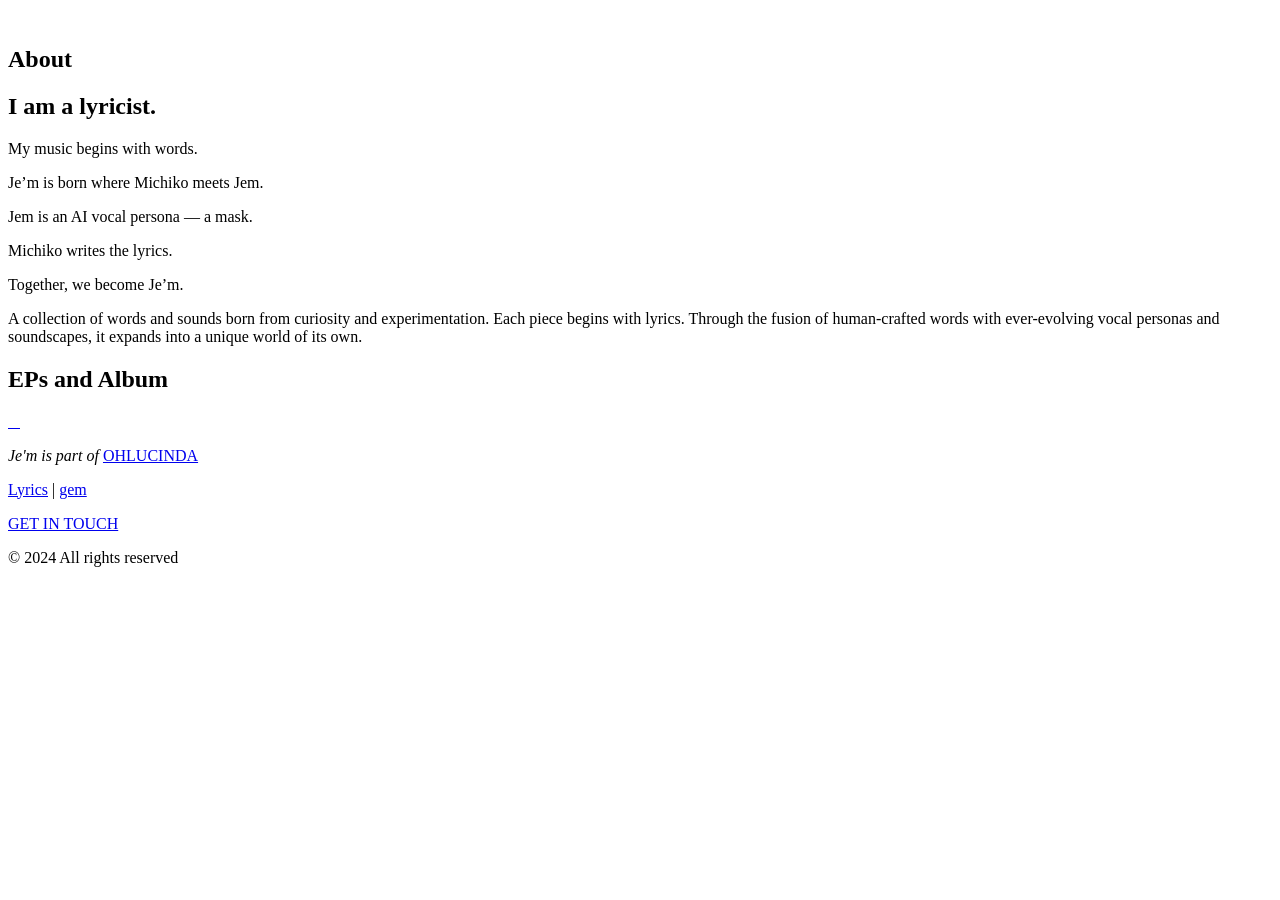
==== aboutjem/index.html @ fac8d73a "Create index.html" ====
<!DOCTYPE html>
<html lang="en">
<head>
  <meta charset="UTF-8" />
  <meta name="viewport" content="width=device-width, initial-scale=1.0" />

  <title>Je'm | OHLUCINDA</title>
  <meta name="description" content="Where human-crafted lyrics meet evolving vocal personas and soundscapes." />

  <meta property="og:title" content="Je'm | OHLUCINDA" />
  <meta property="og:description" content="Where human-crafted lyrics meet evolving vocal personas and soundscapes." />
  <meta property="og:image" content="https://medium.ohlucinda.com/jem-z-og.jpg" />
  <meta property="og:url" content="https://medium.ohlucinda.com/" />
  <meta property="og:type" content="website" />

  <link rel="icon" href="images/favicon.ico" type="image/favicon.ico" />
  <link rel="apple-touch-icon.png" href="images/apple-touch-icon.png" />
  <link rel="stylesheet" href="style.css" />
</head>

<body>

  <!-- Page cover -->
  <header class="cover">
    <img
      class="cover-image"
      src="images/Je'mfile-1.jpg"
      alt=""
    />
  </header>

  <main class="page">

    <section class="about">
      <h1>About</h1>

      <div class="about-text">
        <h2>I am a lyricist.</h2>

        <p>My music begins with words.</p>

        <p>Je’m is born where Michiko meets Jem.</p>

        <p>Jem is an AI vocal persona — a mask.</p>

        <p>Michiko writes the lyrics.</p>

        <p>Together, we become Je’m.</p>

        <p>
          A collection of words and sounds born from curiosity and experimentation.
          Each piece begins with lyrics. Through the fusion of human-crafted words
          with ever-evolving vocal personas and soundscapes, it expands into a
          unique world of its own.
        </p>
      </div>
    </section>


    <section class="releases">
      <h2>EPs and Album</h2>

      <div class="album-grid">

        <a
          class="album-link"
          href="https://music.apple.com/jp/album/rejoicing-ep/1880337592?l=en-US"
          aria-label="Open REJOICING - EP"
        >
          <img
            src="images/rejoicing.jpg"
            alt=""
          />
        </a>

        <a
          class="album-link"
          href="https://music.apple.com/jp/album/diamond-variation/1894341702?l=en-US"
          aria-label="Open DIAMOND Variation"
        >
          <img
            src="images/diamondvariation.jpg"
            alt=""
          />
        </a>

        <a
          class="album-link"
          href="https://music.apple.com/jp/album/no-more-doubts-ep/1894552002?l=en-US"
          aria-label="Open No More Doubts - EP"
        >
          <img
            src="images/nomoredoubts.jpg"
            alt=""
          />
        </a>

        <a
          class="album-link"
          href="https://music.apple.com/jp/album/a-draft-ep/6773225641?l=en-US"
          aria-label="Open A Draft - EP"
        >
          <img
            src="images/adraft.jpg"
            alt=""
          />
        </a>

      </div>
    </section>

  </main>


  <footer class="site-footer">

    <p>
      <em>Je'm is part of</em>
      <a href="https://ohlucinda.com/">OHLUCINDA</a>
    </p>

    <p>
      <a href="https://lyrics.ohlucinda.com/">Lyrics</a>
      |
      <a href="https://gem.ohlucinda.com/">gem</a>
    </p>

    <p>
      <a href="mailto:jemmusicja@duck.com">GET IN TOUCH</a>
    </p>

    <p>© 2024 All rights reserved</p>

  </footer>

</body>
</html>
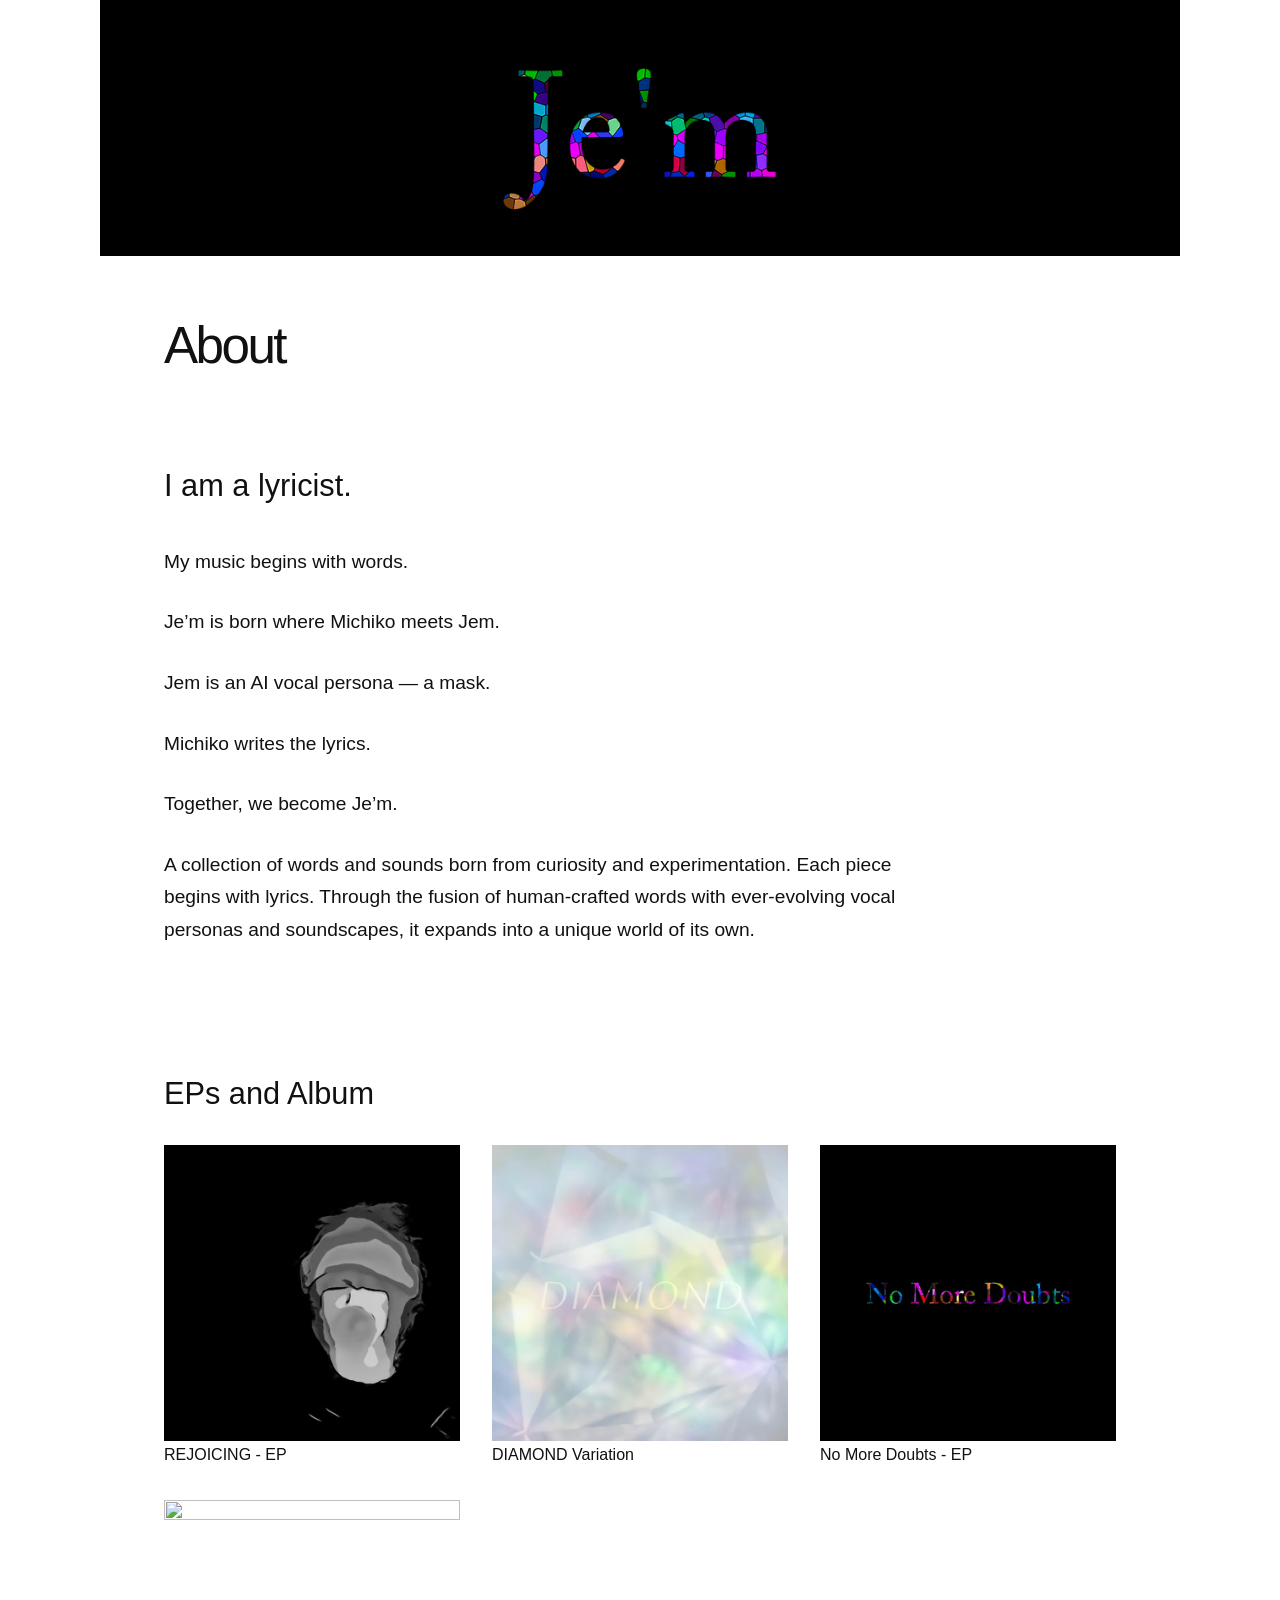
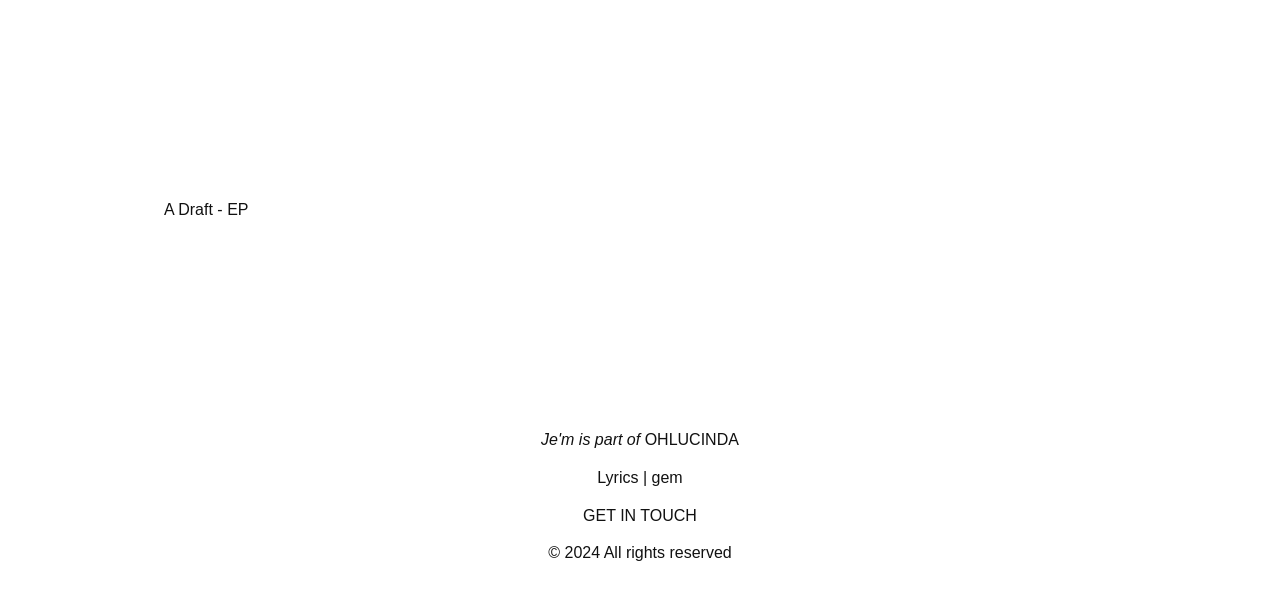
==== commit 2c01140f: "Update index.html" ====
--- a/aboutjem/index.html
+++ b/aboutjem/index.html
@@ -13,18 +13,17 @@
   <meta property="og:url" content="https://medium.ohlucinda.com/" />
   <meta property="og:type" content="website" />
 
-  <link rel="icon" href="images/favicon.ico" type="image/favicon.ico" />
-  <link rel="apple-touch-icon.png" href="images/apple-touch-icon.png" />
+  <link rel="icon" href="../images/favicon.ico" type="image/favicon.ico" />
+  <link rel="apple-touch-icon.png" href="../images/apple-touch-icon.png" />
   <link rel="stylesheet" href="style.css" />
 </head>
 
 <body>
 
-  <!-- Page cover -->
   <header class="cover">
     <img
       class="cover-image"
-      src="images/Je'mfile-1.jpg"
+      src="../images/Je'mfile-1.jpg"
       alt=""
     />
   </header>
@@ -56,7 +55,6 @@
       </div>
     </section>
 
-
     <section class="releases">
       <h2>EPs and Album</h2>
 
@@ -67,10 +65,8 @@
           href="https://music.apple.com/jp/album/rejoicing-ep/1880337592?l=en-US"
           aria-label="Open REJOICING - EP"
         >
-          <img
-            src="images/rejoicing.jpg"
-            alt=""
-          />
+          <img src="../images/rejoicing.jpg" alt="" />
+          <span>REJOICING - EP</span>
         </a>
 
         <a
@@ -78,10 +74,8 @@
           href="https://music.apple.com/jp/album/diamond-variation/1894341702?l=en-US"
           aria-label="Open DIAMOND Variation"
         >
-          <img
-            src="images/diamondvariation.jpg"
-            alt=""
-          />
+          <img src="../images/diamondvariation.jpg" alt="" />
+          <span>DIAMOND Variation</span>
         </a>
 
         <a
@@ -89,10 +83,8 @@
           href="https://music.apple.com/jp/album/no-more-doubts-ep/1894552002?l=en-US"
           aria-label="Open No More Doubts - EP"
         >
-          <img
-            src="images/nomoredoubts.jpg"
-            alt=""
-          />
+          <img src="../images/nomoredoubts.jpg" alt="" />
+          <span>No More Doubts - EP</span>
         </a>
 
         <a
@@ -100,17 +92,14 @@
           href="https://music.apple.com/jp/album/a-draft-ep/6773225641?l=en-US"
           aria-label="Open A Draft - EP"
         >
-          <img
-            src="images/adraft.jpg"
-            alt=""
-          />
+          <img src="../images/adraft.jpg" alt="" />
+          <span>A Draft - EP</span>
         </a>
 
       </div>
     </section>
 
   </main>
-
 
   <footer class="site-footer">
 
--- a/aboutjem/style.css
+++ b/aboutjem/style.css
@@ -0,0 +1,227 @@
+:root {
+  /* ページ本文の背景画像 */
+  --body-background-image: url("images/jemmedium-s.jpg");
+
+  --page-background: #ffffff;
+  --text-color: #111111;
+  --muted-color: #666666;
+
+  --page-width: 1080px;
+  --content-width: 760px;
+
+  --page-padding: clamp(24px, 5vw, 72px);
+  --section-gap: clamp(64px, 10vw, 128px);
+}
+
+/* Base */
+* {
+  box-sizing: border-box;
+}
+
+html {
+  font-size: 16px;
+}
+
+body {
+  margin: 0;
+  color: var(--text-color);
+  background-color: var(--page-background);
+  font-family: Arial, Helvetica, sans-serif;
+  line-height: 1.7;
+}
+
+/* Cover image */
+.cover {
+  width: min(100%, var(--page-width));
+  margin: 0 auto;
+  height: clamp(160px, 20vw, 260px);
+  overflow: hidden;
+  background: #eeeeee;
+}
+
+.cover-image {
+  display: block;
+  width: 100%;
+  height: 100%;
+  object-fit: cover;
+}
+
+/* Main page area */
+.page {
+  width: min(100%, var(--page-width));
+  margin: 0 auto;
+  padding: var(--page-padding);
+}
+
+/* Body area with optional independent background image */
+.page {
+  position: relative;
+  isolation: isolate;
+}
+
+.page::before {
+  content: "";
+  position: absolute;
+  z-index: -1;
+  inset: 0;
+  background-image: var(--body-background-image);
+  background-position: center top;
+  background-size: 100% auto;
+  background-repeat: no-repeat;
+  pointer-events: none;
+}
+
+/* About */
+.about {
+  min-height: 420px;
+}
+
+.about h1 {
+  margin: 0 0 clamp(48px, 8vw, 96px);
+  font-size: clamp(1.8rem, 4vw, 3.5rem);
+  font-weight: 400;
+  line-height: 1;
+  letter-spacing: -0.05em;
+}
+
+.about-text {
+  width: min(100%, var(--content-width));
+}
+
+.about-text h2 {
+  margin: 0 0 2.5rem;
+  font-size: clamp(1.4rem, 2.4vw, 2rem);
+  font-weight: 400;
+  line-height: 1.25;
+}
+
+.about-text p {
+  margin: 0 0 1.75rem;
+  font-size: clamp(1rem, 1.5vw, 1.25rem);
+}
+
+.about-text p:last-child {
+  margin-bottom: 0;
+}
+
+/* Releases */
+.releases {
+  margin-top: var(--section-gap);
+}
+
+.releases h2 {
+  margin: 0 0 2rem;
+  font-size: clamp(1.4rem, 2.4vw, 2rem);
+  font-weight: 400;
+  line-height: 1.25;
+}
+
+/* Album covers */
+.album-grid {
+  display: grid;
+  grid-template-columns: repeat(3, minmax(0, 1fr));
+  gap: clamp(12px, 2.5vw, 32px);
+}
+
+.album-link {
+  display: block;
+  overflow: hidden;
+  color: inherit;
+  text-decoration: none;
+}
+
+.album-link img {
+  display: block;
+  width: 100%;
+  aspect-ratio: 1 / 1;
+  object-fit: cover;
+  transition: opacity 180ms ease;
+}
+
+.album-link:hover img,
+.album-link:focus-visible img {
+  opacity: 0.75;
+}
+
+.album-link:focus-visible {
+  outline: 2px solid currentColor;
+  outline-offset: 6px;
+}
+
+/* Responsive layout */
+@media (max-width: 640px) {
+  
+  :root {
+    --body-background-image: url("images/jemmedium-p.jpg");
+  }
+  
+  .cover {
+    height: 180px;
+  }
+
+  .releases {
+   position: relative;
+   z-index: 1;
+   background: #ffffff;
+   margin-left: -20px;
+   margin-right: -20px;
+   padding: 32px 20px 0;
+ }
+  
+  .page {
+    padding: 32px 20px 56px;
+  }
+
+  .about h1 {
+    margin-bottom: 56px;
+  }
+
+  .about-text p {
+    margin-bottom: 1.4rem;
+  }
+
+  .album-grid {
+    grid-template-columns: 1fr;
+    gap: 20px;
+  }
+
+  .album-link img {
+    aspect-ratio: 1 / 1;
+  }
+  
+ }
+
+/* Footer */
+.site-footer {
+  width: min(100%, var(--page-width));
+  margin: clamp(80px, 12vw, 140px) auto 0;
+  padding: 0 var(--page-padding) 48px;
+  font-family: Arial, Helvetica, sans-serif;
+  font-size: 1rem;
+  line-height: 1.6;
+  text-align: center;
+}
+
+.site-footer p {
+  margin: 0 0 0.75rem;
+}
+
+.site-footer p:last-child {
+  margin-bottom: 0;
+}
+
+.site-footer a {
+  color: inherit;
+  text-decoration: none;
+}
+
+.site-footer a:hover,
+.site-footer a:focus-visible {
+  text-decoration: underline;
+}
+
+@media (max-width: 640px) {
+  .site-footer {
+    margin-top: -20px;
+  }
+}
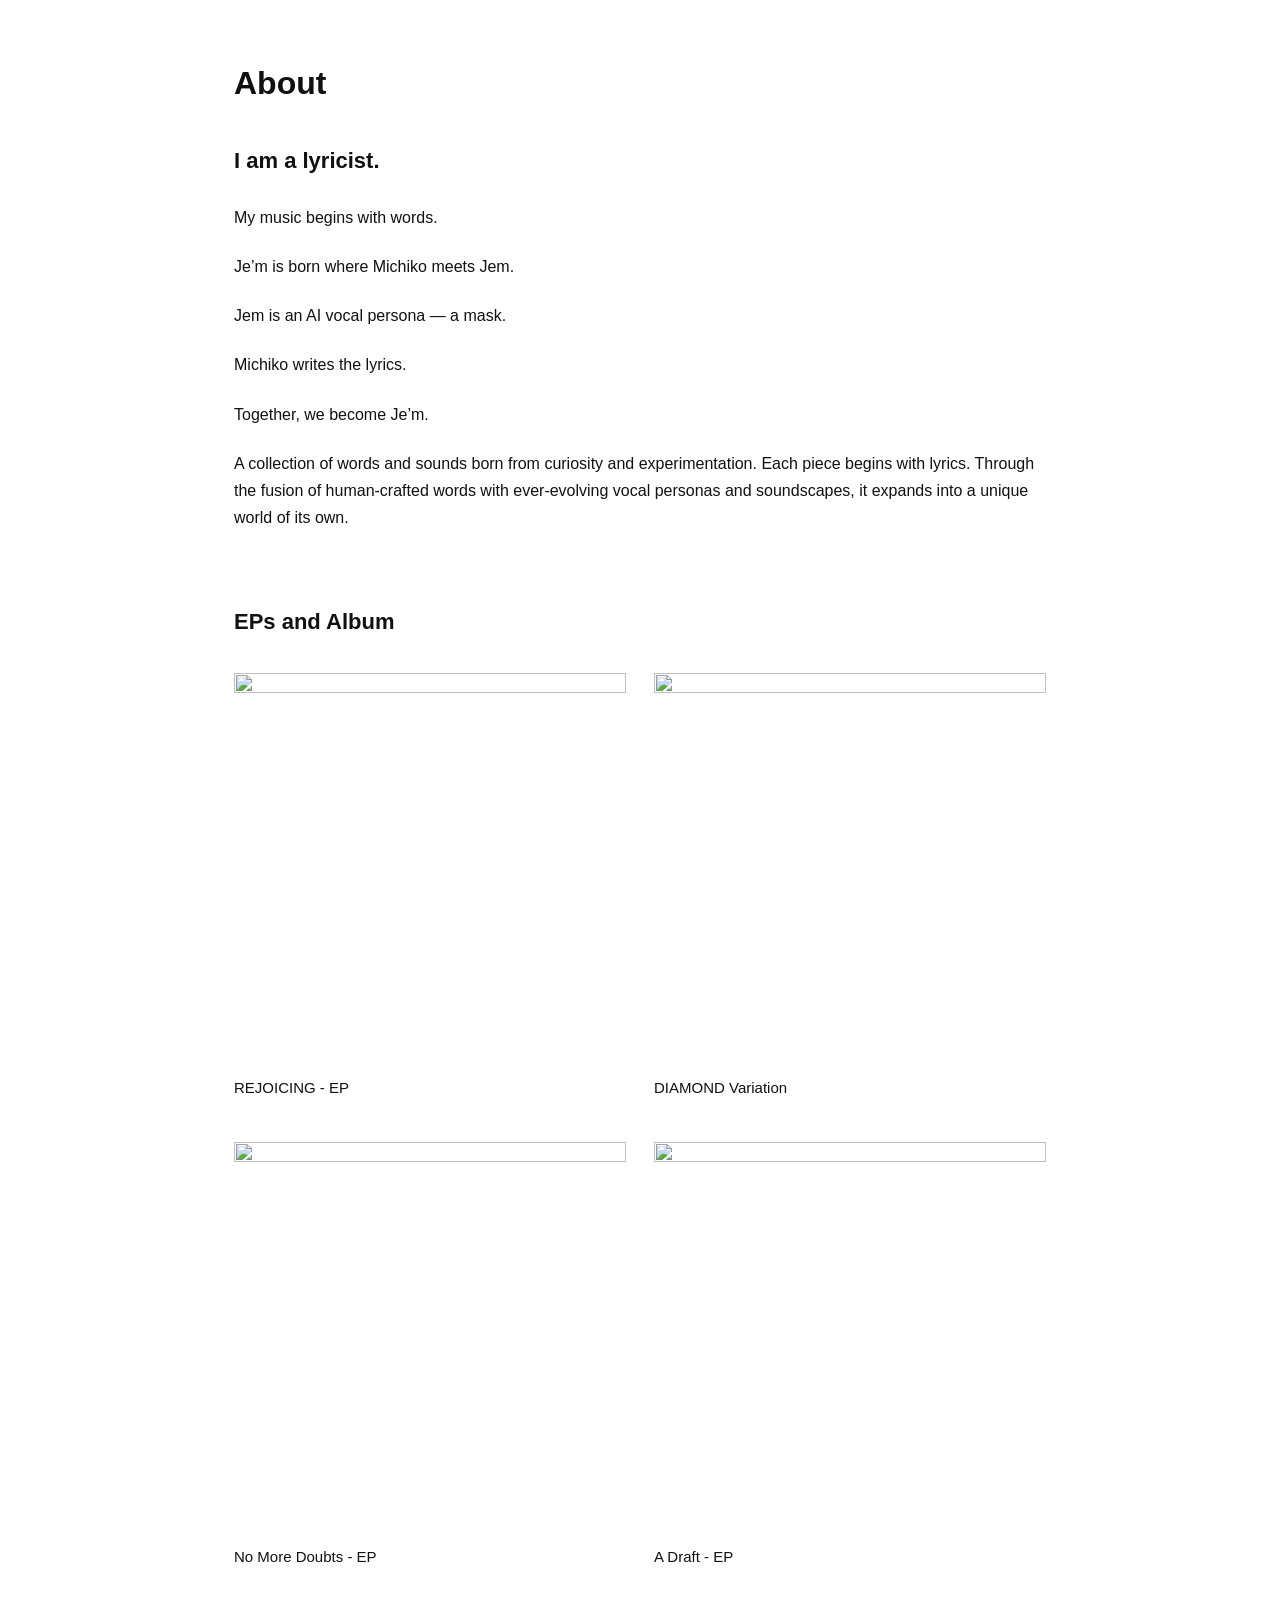
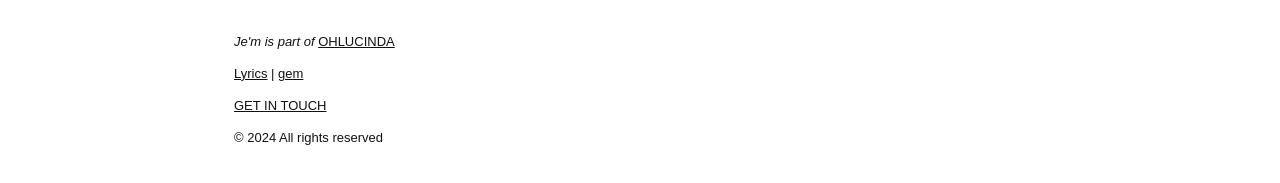
==== commit ab883f72: "Update index.html" ====
--- a/aboutjem/index.html
+++ b/aboutjem/index.html
@@ -13,23 +13,21 @@
   <meta property="og:url" content="https://medium.ohlucinda.com/" />
   <meta property="og:type" content="website" />
 
-  <link rel="icon" href="../images/favicon.ico" type="image/favicon.ico" />
-  <link rel="apple-touch-icon.png" href="../images/apple-touch-icon.png" />
-  <link rel="stylesheet" href="style.css" />
+<link rel="icon" href="images/favicon.ico" type="image/favicon.ico" />
+<link rel="apple-touch-icon.png" href="images/apple-touch-icon.png" />
+<link rel="stylesheet" href="style.css" />
 </head>
-
 <body>
-
+  <!-- Page cover -->
   <header class="cover">
     <img
       class="cover-image"
-      src="../images/Je'mfile-1.jpg"
+      src="images/Je'mfile-1.jpg"
       alt=""
     />
   </header>
 
   <main class="page">
-
     <section class="about">
       <h1>About</h1>
 
@@ -56,71 +54,76 @@
     </section>
 
     <section class="releases">
-      <h2>EPs and Album</h2>
 
-      <div class="album-grid">
+  <h2>EPs and Album</h2>
 
-        <a
-          class="album-link"
-          href="https://music.apple.com/jp/album/rejoicing-ep/1880337592?l=en-US"
-          aria-label="Open REJOICING - EP"
-        >
-          <img src="../images/rejoicing.jpg" alt="" />
-          <span>REJOICING - EP</span>
-        </a>
+  <div class="album-grid">
 
-        <a
-          class="album-link"
-          href="https://music.apple.com/jp/album/diamond-variation/1894341702?l=en-US"
-          aria-label="Open DIAMOND Variation"
-        >
-          <img src="../images/diamondvariation.jpg" alt="" />
-          <span>DIAMOND Variation</span>
-        </a>
+    <a
+      class="album-link"
+      href="https://music.apple.com/jp/album/rejoicing-ep/1880337592?l=en-US"
+      aria-label="Open REJOICING - EP"
+    >
+      <img
+        src="images/rejoicing.jpg"
+        alt=""
+      />
+      <span>REJOICING - EP</span>
+    </a>
 
-        <a
-          class="album-link"
-          href="https://music.apple.com/jp/album/no-more-doubts-ep/1894552002?l=en-US"
-          aria-label="Open No More Doubts - EP"
-        >
-          <img src="../images/nomoredoubts.jpg" alt="" />
-          <span>No More Doubts - EP</span>
-        </a>
+    <a
+      class="album-link"
+      href="https://music.apple.com/jp/album/diamond-variation/1894341702?l=en-US"
+      aria-label="Open DIAMOND Variation"
+    >
+      <img
+        src="images/diamondvariation.jpg"
+        alt=""
+      />
+      <span>DIAMOND Variation</span>
+    </a>
 
-        <a
-          class="album-link"
-          href="https://music.apple.com/jp/album/a-draft-ep/6773225641?l=en-US"
-          aria-label="Open A Draft - EP"
-        >
-          <img src="../images/adraft.jpg" alt="" />
-          <span>A Draft - EP</span>
-        </a>
+    <a
+      class="album-link"
+      href="https://music.apple.com/jp/album/no-more-doubts-ep/1894552002?l=en-US"
+      aria-label="Open No More Doubts - EP"
+    >
+      <img
+        src="images/nomoredoubts.jpg"
+        alt=""
+      />
+      <span>No More Doubts - EP</span>
+    </a>
 
-      </div>
-    </section>
+    <a
+      class="album-link"
+      href="https://music.apple.com/jp/album/a-draft-ep/6773225641?l=en-US"
+      aria-label="Open A Draft - EP"
+    >
+      <img
+        src="images/adraft.jpg"
+        alt=""
+      />
+      <span>A Draft - EP</span>
+    </a>
 
+  </div>
+
+</section>
   </main>
 
   <footer class="site-footer">
-
-    <p>
-      <em>Je'm is part of</em>
-      <a href="https://ohlucinda.com/">OHLUCINDA</a>
-    </p>
-
-    <p>
-      <a href="https://lyrics.ohlucinda.com/">Lyrics</a>
-      |
-      <a href="https://gem.ohlucinda.com/">gem</a>
-    </p>
-
-    <p>
-      <a href="mailto:jemmusicja@duck.com">GET IN TOUCH</a>
-    </p>
-
-    <p>© 2024 All rights reserved</p>
-
-  </footer>
-
+  <p><em>Je'm is part of</em> <a href="https://ohlucinda.com/">OHLUCINDA</a></p>
+  <p>
+    <a href="https://lyrics.ohlucinda.com/">Lyrics</a>
+    |
+    <a href="https://gem.ohlucinda.com/">gem</a>
+  </p>
+  <p>
+    <a href="mailto:jemmusicja@duck.com">GET IN TOUCH</a>
+  </p>
+  <p>© 2024 All rights reserved</p>
+</footer>
+  
 </body>
 </html>
--- a/aboutjem/style.css
+++ b/aboutjem/style.css
@@ -1,227 +1,124 @@
-:root {
-  /* ページ本文の背景画像 */
-  --body-background-image: url("images/jemmedium-s.jpg");
-
-  --page-background: #ffffff;
-  --text-color: #111111;
-  --muted-color: #666666;
-
-  --page-width: 1080px;
-  --content-width: 760px;
-
-  --page-padding: clamp(24px, 5vw, 72px);
-  --section-gap: clamp(64px, 10vw, 128px);
-}
-
-/* Base */
 * {
   box-sizing: border-box;
 }
 
 html {
-  font-size: 16px;
+  background: #fff;
 }
 
 body {
   margin: 0;
-  color: var(--text-color);
-  background-color: var(--page-background);
-  font-family: Arial, Helvetica, sans-serif;
+  background: #fff;
+  color: #111;
+  font-family:
+    -apple-system,
+    BlinkMacSystemFont,
+    "Segoe UI",
+    Roboto,
+    "Noto Sans JP",
+    sans-serif;
   line-height: 1.7;
 }
 
-/* Cover image */
 .cover {
-  width: min(100%, var(--page-width));
-  margin: 0 auto;
-  height: clamp(160px, 20vw, 260px);
-  overflow: hidden;
-  background: #eeeeee;
+  width: 100%;
 }
 
 .cover-image {
+  width: 100%;
+  height: auto;
   display: block;
-  width: 100%;
-  height: 100%;
-  object-fit: cover;
 }
 
-/* Main page area */
 .page {
-  width: min(100%, var(--page-width));
+  max-width: 860px;
   margin: 0 auto;
-  padding: var(--page-padding);
-}
-
-/* Body area with optional independent background image */
-.page {
-  position: relative;
-  isolation: isolate;
-}
-
-.page::before {
-  content: "";
-  position: absolute;
-  z-index: -1;
-  inset: 0;
-  background-image: var(--body-background-image);
-  background-position: center top;
-  background-size: 100% auto;
-  background-repeat: no-repeat;
-  pointer-events: none;
-}
-
-/* About */
-.about {
-  min-height: 420px;
+  padding: 56px 24px 40px;
 }
 
 .about h1 {
-  margin: 0 0 clamp(48px, 8vw, 96px);
-  font-size: clamp(1.8rem, 4vw, 3.5rem);
-  font-weight: 400;
-  line-height: 1;
-  letter-spacing: -0.05em;
-}
-
-.about-text {
-  width: min(100%, var(--content-width));
+  margin: 0 0 32px;
+  font-size: 32px;
+  font-weight: 600;
 }
 
 .about-text h2 {
-  margin: 0 0 2.5rem;
-  font-size: clamp(1.4rem, 2.4vw, 2rem);
-  font-weight: 400;
-  line-height: 1.25;
+  margin: 0 0 24px;
+  font-size: 22px;
+  font-weight: 600;
 }
 
 .about-text p {
-  margin: 0 0 1.75rem;
-  font-size: clamp(1rem, 1.5vw, 1.25rem);
+  margin: 0 0 22px;
 }
 
-.about-text p:last-child {
-  margin-bottom: 0;
+.releases {
+  margin-top: 72px;
 }
 
-/* Releases */
-.releases {
-  margin-top: var(--section-gap);
+.releases > h2 {
+  margin: 0 0 32px;
+  font-size: 22px;
+  font-weight: 600;
 }
 
-.releases h2 {
-  margin: 0 0 2rem;
-  font-size: clamp(1.4rem, 2.4vw, 2rem);
-  font-weight: 400;
-  line-height: 1.25;
-}
-
-/* Album covers */
 .album-grid {
   display: grid;
-  grid-template-columns: repeat(3, minmax(0, 1fr));
-  gap: clamp(12px, 2.5vw, 32px);
+  grid-template-columns: repeat(2, minmax(0, 1fr));
+  gap: 44px 28px;
 }
 
 .album-link {
   display: block;
-  overflow: hidden;
-  color: inherit;
+  color: #111;
   text-decoration: none;
 }
 
 .album-link img {
   display: block;
   width: 100%;
+  height: auto;
   aspect-ratio: 1 / 1;
   object-fit: cover;
-  transition: opacity 180ms ease;
 }
 
-.album-link:hover img,
-.album-link:focus-visible img {
-  opacity: 0.75;
+.album-link span {
+  display: block;
+  margin-top: 12px;
+  font-size: 15px;
+  line-height: 1.4;
 }
 
-.album-link:focus-visible {
-  outline: 2px solid currentColor;
-  outline-offset: 6px;
-}
-
-/* Responsive layout */
-@media (max-width: 640px) {
-  
-  :root {
-    --body-background-image: url("images/jemmedium-p.jpg");
-  }
-  
-  .cover {
-    height: 180px;
-  }
-
-  .releases {
-   position: relative;
-   z-index: 1;
-   background: #ffffff;
-   margin-left: -20px;
-   margin-right: -20px;
-   padding: 32px 20px 0;
- }
-  
-  .page {
-    padding: 32px 20px 56px;
-  }
-
-  .about h1 {
-    margin-bottom: 56px;
-  }
-
-  .about-text p {
-    margin-bottom: 1.4rem;
-  }
-
-  .album-grid {
-    grid-template-columns: 1fr;
-    gap: 20px;
-  }
-
-  .album-link img {
-    aspect-ratio: 1 / 1;
-  }
-  
- }
-
-/* Footer */
 .site-footer {
-  width: min(100%, var(--page-width));
-  margin: clamp(80px, 12vw, 140px) auto 0;
-  padding: 0 var(--page-padding) 48px;
-  font-family: Arial, Helvetica, sans-serif;
-  font-size: 1rem;
-  line-height: 1.6;
-  text-align: center;
+  max-width: 860px;
+  margin: 0 auto;
+  padding: 24px;
+  font-size: 13px;
 }
 
 .site-footer p {
-  margin: 0 0 0.75rem;
-}
-
-.site-footer p:last-child {
-  margin-bottom: 0;
+  margin: 0 0 10px;
 }
 
 .site-footer a {
   color: inherit;
-  text-decoration: none;
 }
 
-.site-footer a:hover,
-.site-footer a:focus-visible {
-  text-decoration: underline;
-}
+@media (max-width: 600px) {
+  .page {
+    padding: 40px 18px 32px;
+  }
 
-@media (max-width: 640px) {
+  .album-grid {
+    grid-template-columns: repeat(2, minmax(0, 1fr));
+    gap: 32px 16px;
+  }
+
+  .album-link span {
+    font-size: 14px;
+  }
+
   .site-footer {
-    margin-top: -20px;
+    padding: 20px 18px;
   }
 }
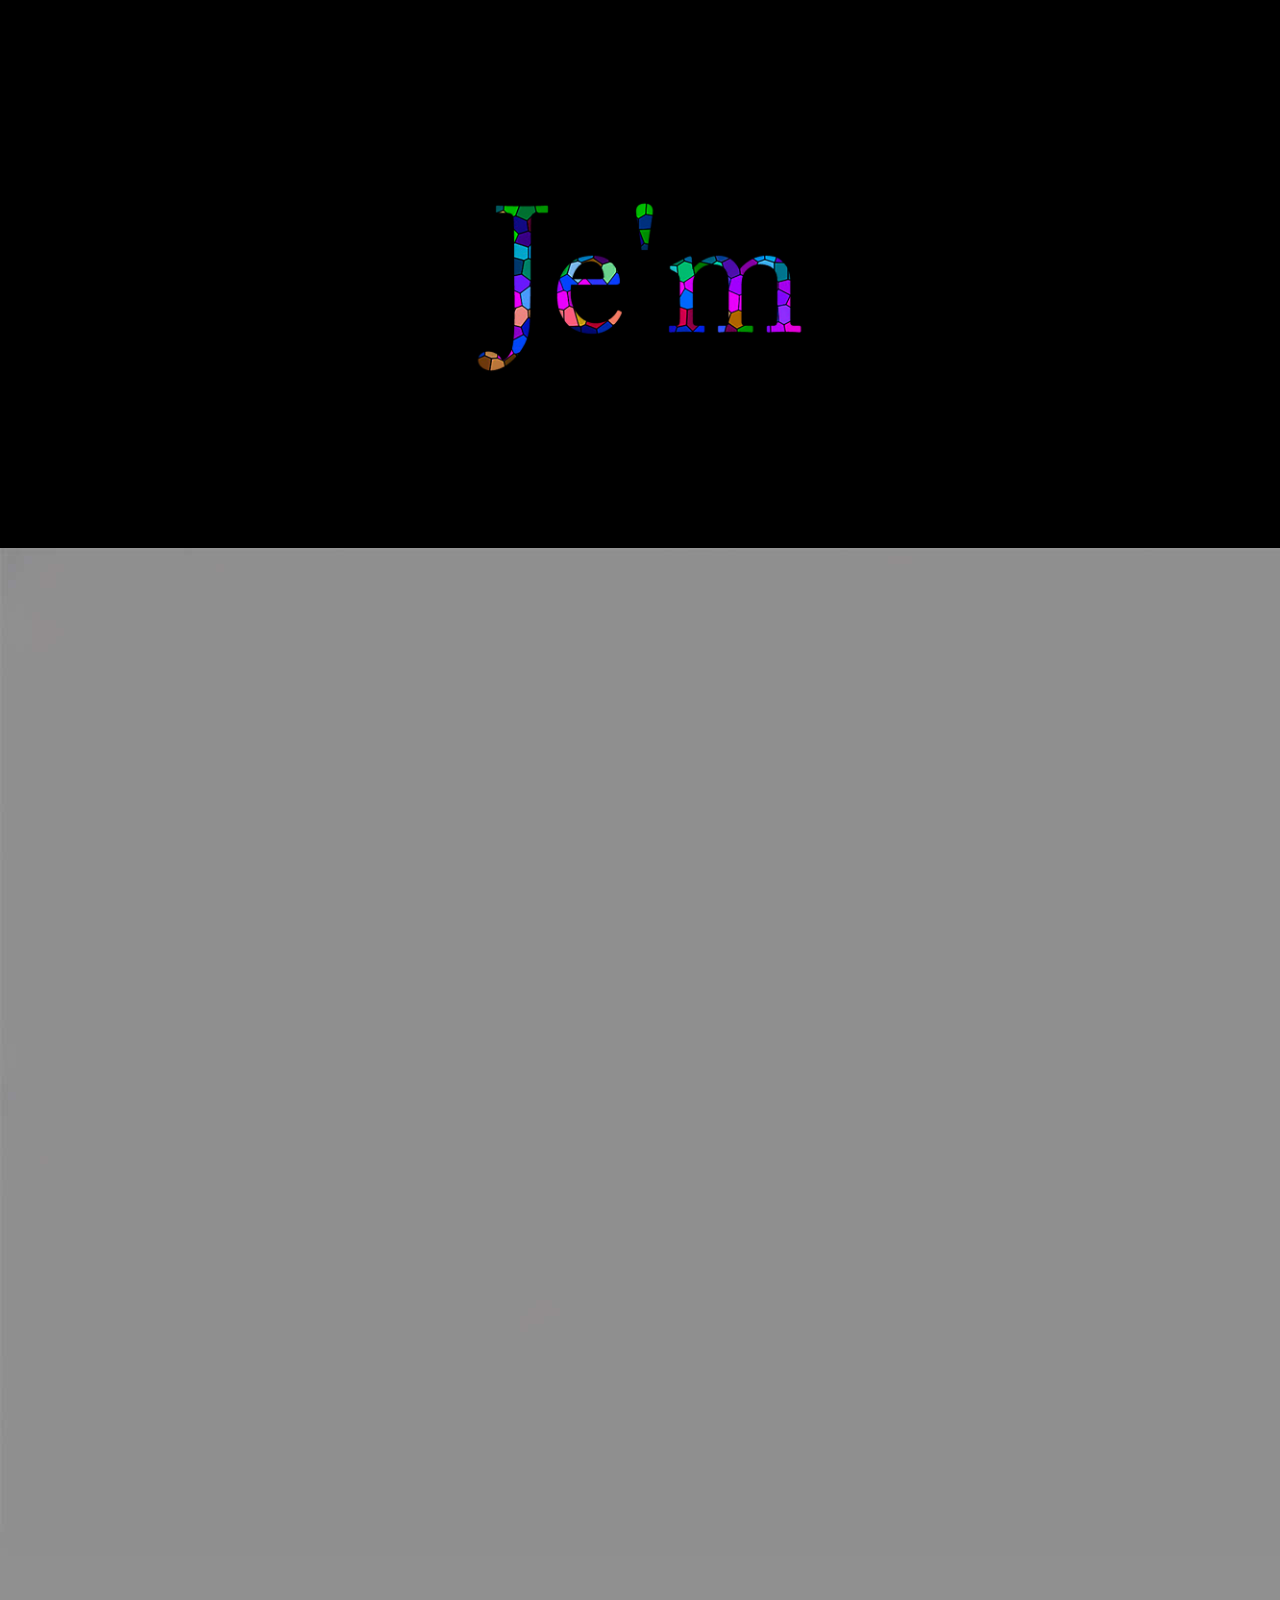
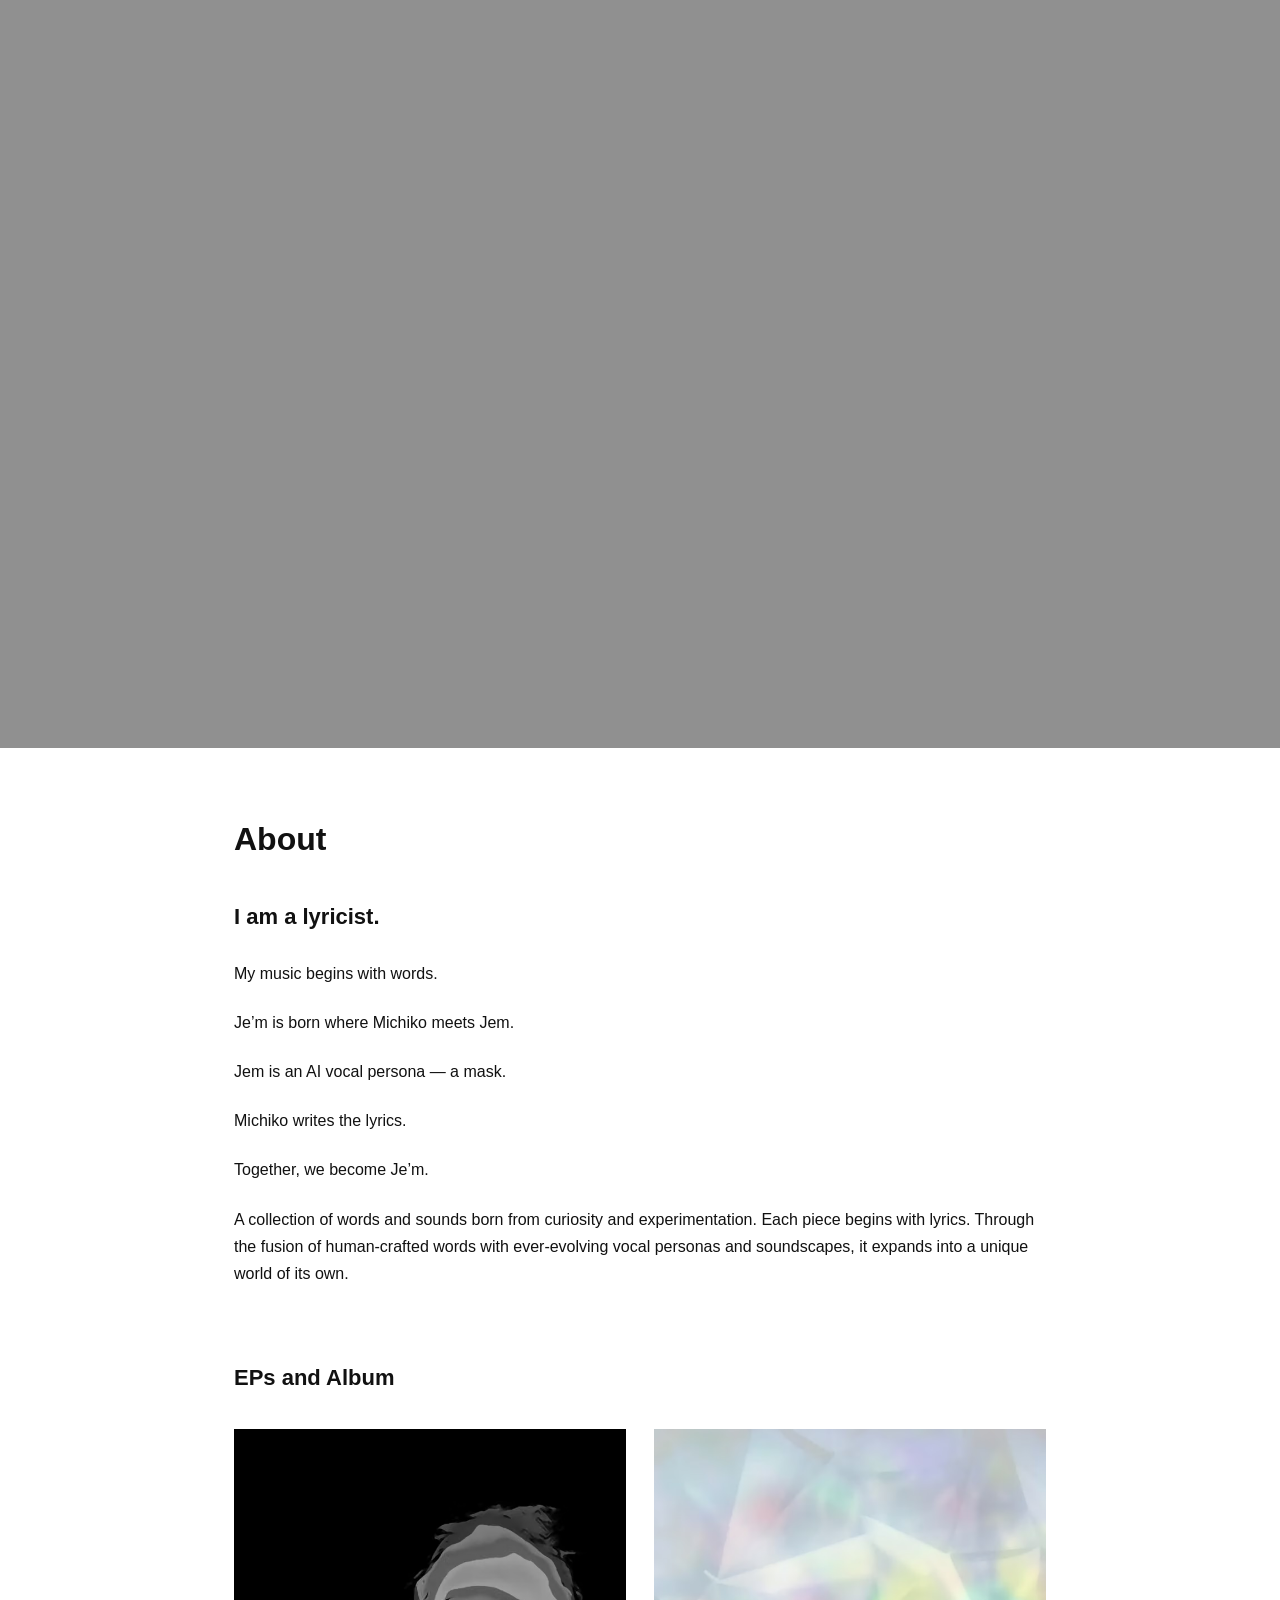
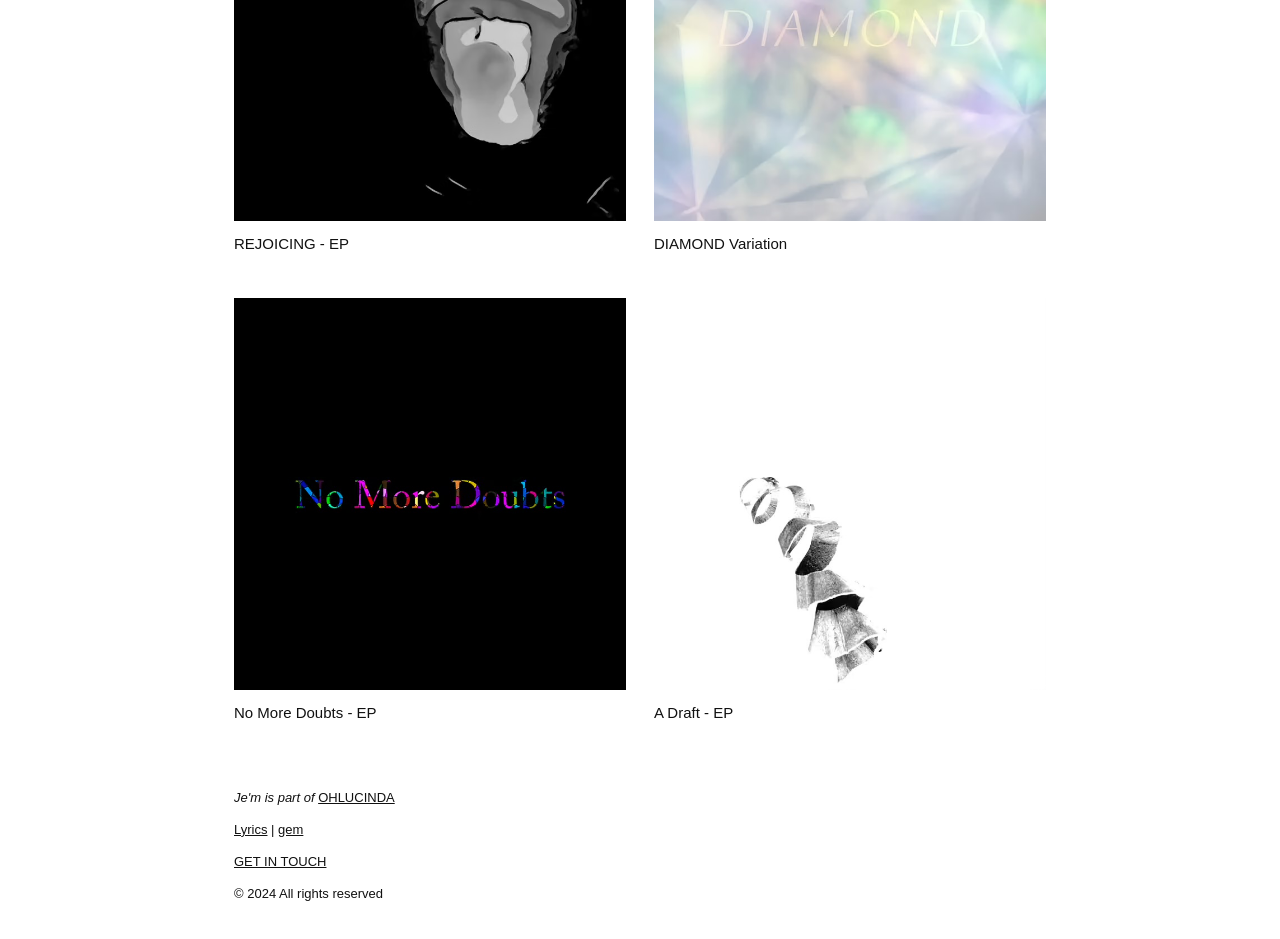
==== commit 6e62e730: "Update index.html" ====
--- a/aboutjem/index.html
+++ b/aboutjem/index.html
@@ -13,21 +13,30 @@
   <meta property="og:url" content="https://medium.ohlucinda.com/" />
   <meta property="og:type" content="website" />
 
-<link rel="icon" href="images/favicon.ico" type="image/favicon.ico" />
-<link rel="apple-touch-icon.png" href="images/apple-touch-icon.png" />
-<link rel="stylesheet" href="style.css" />
+  <link rel="icon" href="../images/favicon.ico" type="image/favicon.ico" />
+  <link rel="apple-touch-icon.png" href="../images/apple-touch-icon.png" />
+  <link rel="stylesheet" href="style.css" />
 </head>
+
 <body>
-  <!-- Page cover -->
+
   <header class="cover">
     <img
       class="cover-image"
-      src="images/Je'mfile-1.jpg"
+      src="../images/Je'mfile-1.jpg"
       alt=""
     />
   </header>
 
+  <div class="background-image">
+    <img
+      src="../images/jemmedium-s.jpg"
+      alt=""
+    />
+  </div>
+
   <main class="page">
+
     <section class="about">
       <h1>About</h1>
 
@@ -54,76 +63,71 @@
     </section>
 
     <section class="releases">
+      <h2>EPs and Album</h2>
 
-  <h2>EPs and Album</h2>
+      <div class="album-grid">
 
-  <div class="album-grid">
+        <a
+          class="album-link"
+          href="https://music.apple.com/jp/album/rejoicing-ep/1880337592?l=en-US"
+          aria-label="Open REJOICING - EP"
+        >
+          <img src="../images/rejoicing.jpg" alt="" />
+          <span>REJOICING - EP</span>
+        </a>
 
-    <a
-      class="album-link"
-      href="https://music.apple.com/jp/album/rejoicing-ep/1880337592?l=en-US"
-      aria-label="Open REJOICING - EP"
-    >
-      <img
-        src="images/rejoicing.jpg"
-        alt=""
-      />
-      <span>REJOICING - EP</span>
-    </a>
+        <a
+          class="album-link"
+          href="https://music.apple.com/jp/album/diamond-variation/1894341702?l=en-US"
+          aria-label="Open DIAMOND Variation"
+        >
+          <img src="../images/diamondvariation.jpg" alt="" />
+          <span>DIAMOND Variation</span>
+        </a>
 
-    <a
-      class="album-link"
-      href="https://music.apple.com/jp/album/diamond-variation/1894341702?l=en-US"
-      aria-label="Open DIAMOND Variation"
-    >
-      <img
-        src="images/diamondvariation.jpg"
-        alt=""
-      />
-      <span>DIAMOND Variation</span>
-    </a>
+        <a
+          class="album-link"
+          href="https://music.apple.com/jp/album/no-more-doubts-ep/1894552002?l=en-US"
+          aria-label="Open No More Doubts - EP"
+        >
+          <img src="../images/nomoredoubts.jpg" alt="" />
+          <span>No More Doubts - EP</span>
+        </a>
 
-    <a
-      class="album-link"
-      href="https://music.apple.com/jp/album/no-more-doubts-ep/1894552002?l=en-US"
-      aria-label="Open No More Doubts - EP"
-    >
-      <img
-        src="images/nomoredoubts.jpg"
-        alt=""
-      />
-      <span>No More Doubts - EP</span>
-    </a>
+        <a
+          class="album-link"
+          href="https://music.apple.com/jp/album/a-draft-ep/6773225641?l=en-US"
+          aria-label="Open A Draft - EP"
+        >
+          <img src="../images/adraft.jpg" alt="" />
+          <span>A Draft - EP</span>
+        </a>
 
-    <a
-      class="album-link"
-      href="https://music.apple.com/jp/album/a-draft-ep/6773225641?l=en-US"
-      aria-label="Open A Draft - EP"
-    >
-      <img
-        src="images/adraft.jpg"
-        alt=""
-      />
-      <span>A Draft - EP</span>
-    </a>
+      </div>
+    </section>
 
-  </div>
-
-</section>
   </main>
 
   <footer class="site-footer">
-  <p><em>Je'm is part of</em> <a href="https://ohlucinda.com/">OHLUCINDA</a></p>
-  <p>
-    <a href="https://lyrics.ohlucinda.com/">Lyrics</a>
-    |
-    <a href="https://gem.ohlucinda.com/">gem</a>
-  </p>
-  <p>
-    <a href="mailto:jemmusicja@duck.com">GET IN TOUCH</a>
-  </p>
-  <p>© 2024 All rights reserved</p>
-</footer>
-  
+
+    <p>
+      <em>Je'm is part of</em>
+      <a href="https://ohlucinda.com/">OHLUCINDA</a>
+    </p>
+
+    <p>
+      <a href="https://lyrics.ohlucinda.com/">Lyrics</a>
+      |
+      <a href="https://gem.ohlucinda.com/">gem</a>
+    </p>
+
+    <p>
+      <a href="mailto:jemmusicja@duck.com">GET IN TOUCH</a>
+    </p>
+
+    <p>© 2024 All rights reserved</p>
+
+  </footer>
+
 </body>
 </html>
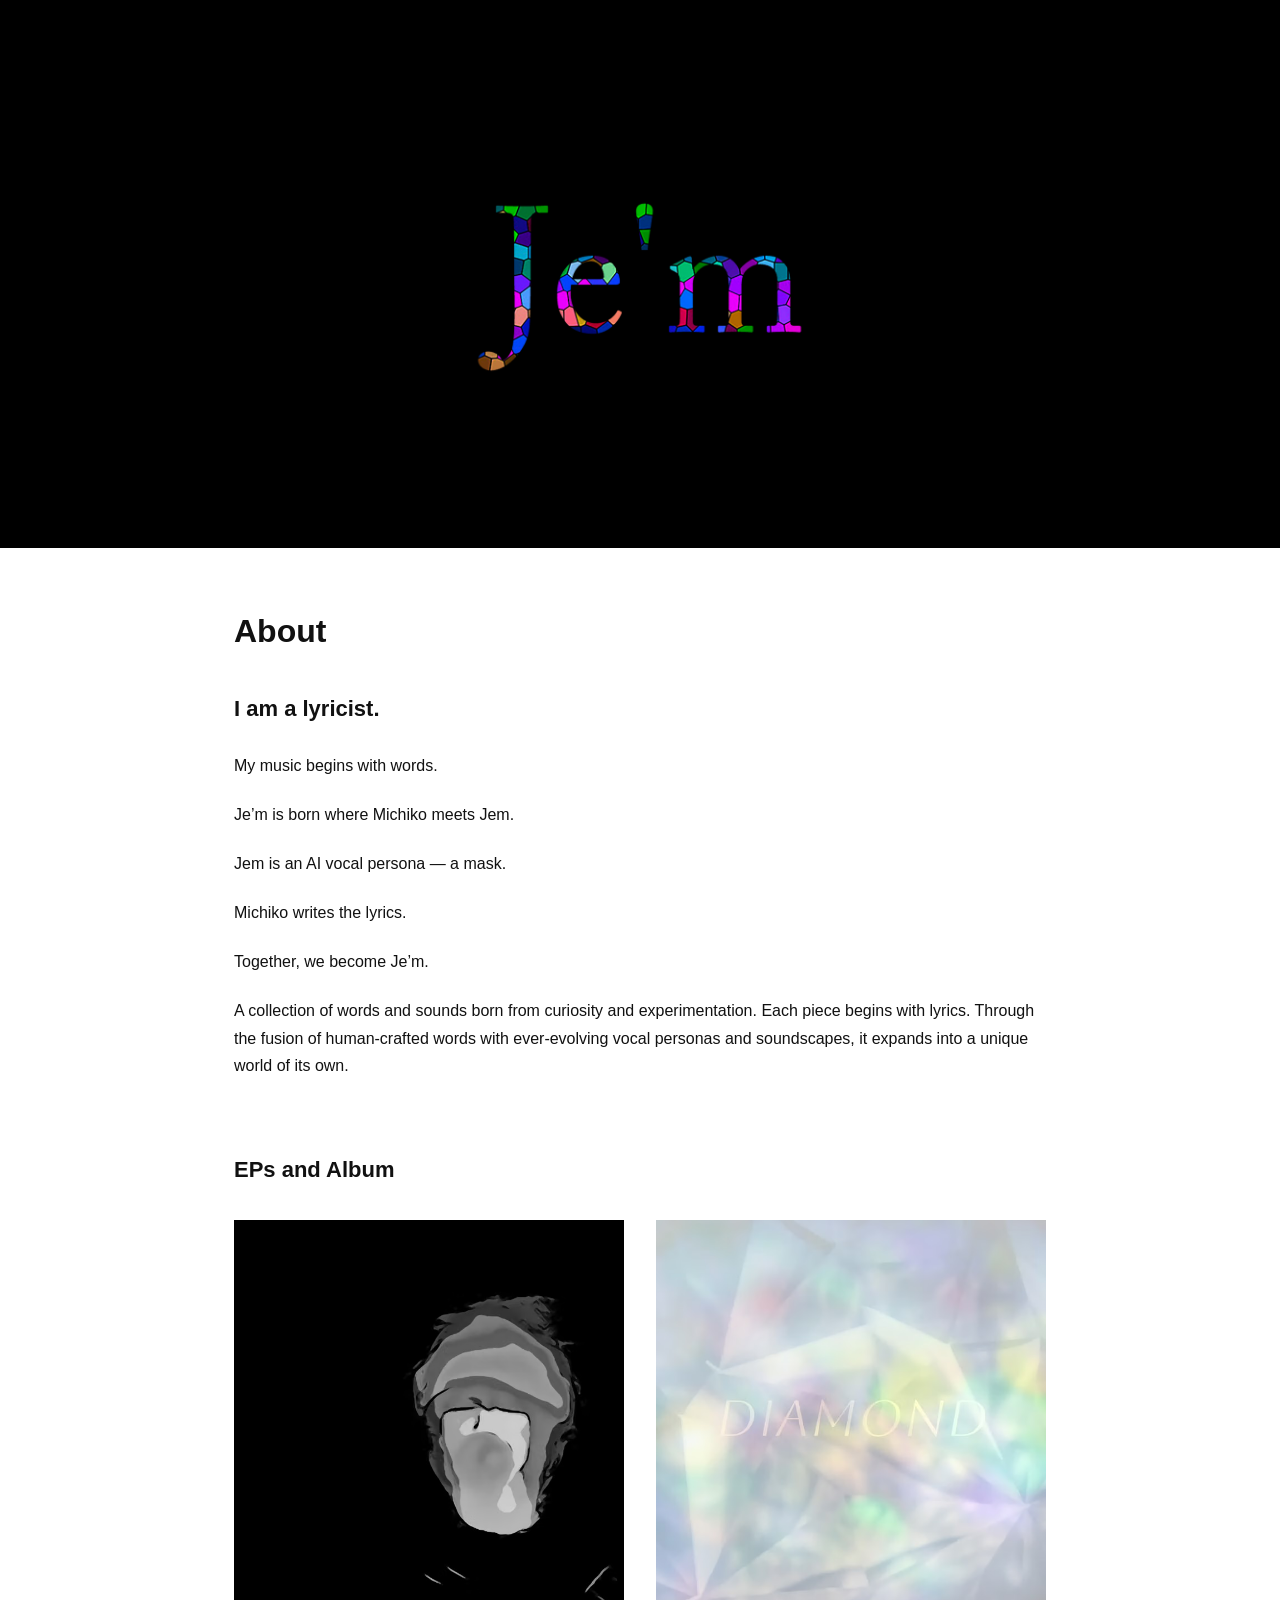
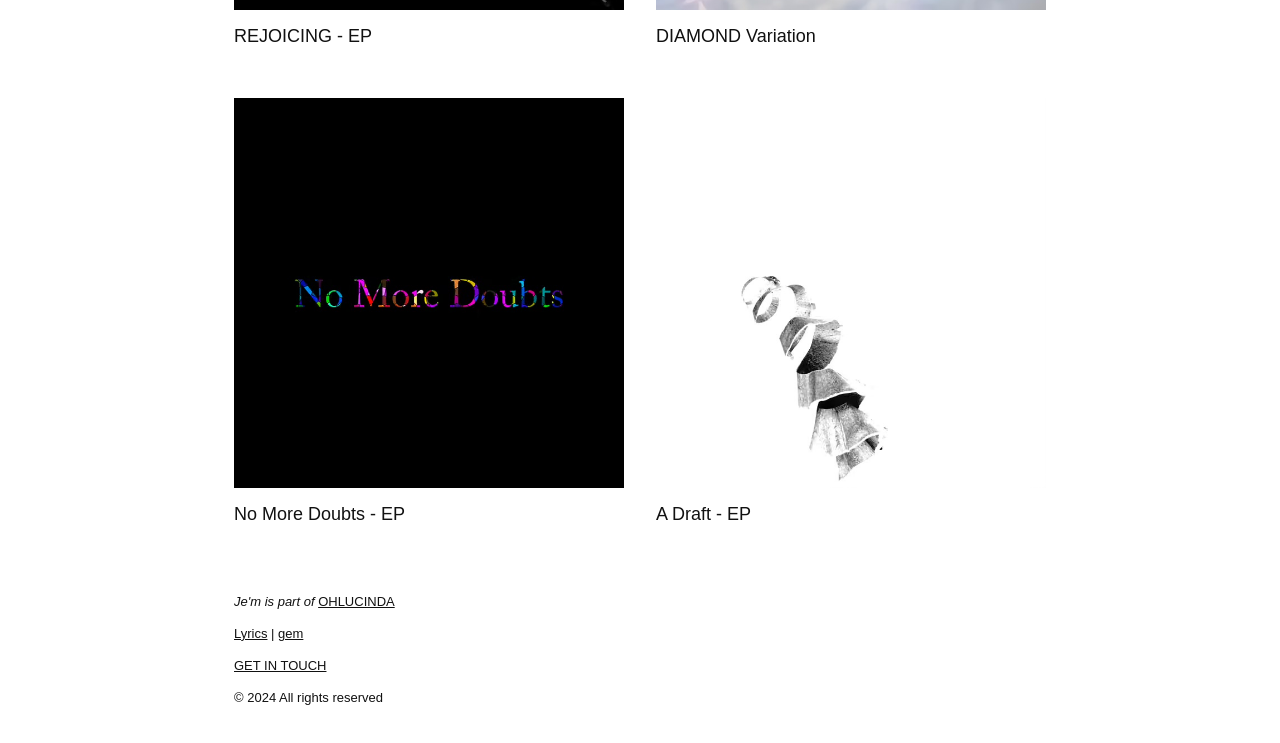
==== commit 2b7bccd2: "Update index.html" ====
--- a/aboutjem/index.html
+++ b/aboutjem/index.html
@@ -20,6 +20,7 @@
 
 <body>
 
+  <!-- Cover -->
   <header class="cover">
     <img
       class="cover-image"
@@ -28,13 +29,10 @@
     />
   </header>
 
-  <div class="background-image">
-    <img
-      src="../images/jemmedium-s.jpg"
-      alt=""
-    />
-  </div>
+  <!-- Background image -->
+  <div class="background-image"></div>
 
+  <!-- White page area -->
   <main class="page">
 
     <section class="about">
--- a/aboutjem/style.css
+++ b/aboutjem/style.css
@@ -25,15 +25,26 @@
 }
 
 .cover-image {
+  display: block;
   width: 100%;
   height: auto;
+}
+
+.background-image {
+  width: 100%;
+}
+
+.background-image img {
   display: block;
+  width: 100%;
+  height: auto;
 }
 
 .page {
   max-width: 860px;
   margin: 0 auto;
   padding: 56px 24px 40px;
+  background: #fff;
 }
 
 .about h1 {
@@ -65,7 +76,7 @@
 .album-grid {
   display: grid;
   grid-template-columns: repeat(2, minmax(0, 1fr));
-  gap: 44px 28px;
+  gap: 48px 32px;
 }
 
 .album-link {
@@ -84,8 +95,8 @@
 
 .album-link span {
   display: block;
-  margin-top: 12px;
-  font-size: 15px;
+  margin-top: 14px;
+  font-size: 18px;
   line-height: 1.4;
 }
 
@@ -115,7 +126,7 @@
   }
 
   .album-link span {
-    font-size: 14px;
+    font-size: 16px;
   }
 
   .site-footer {
